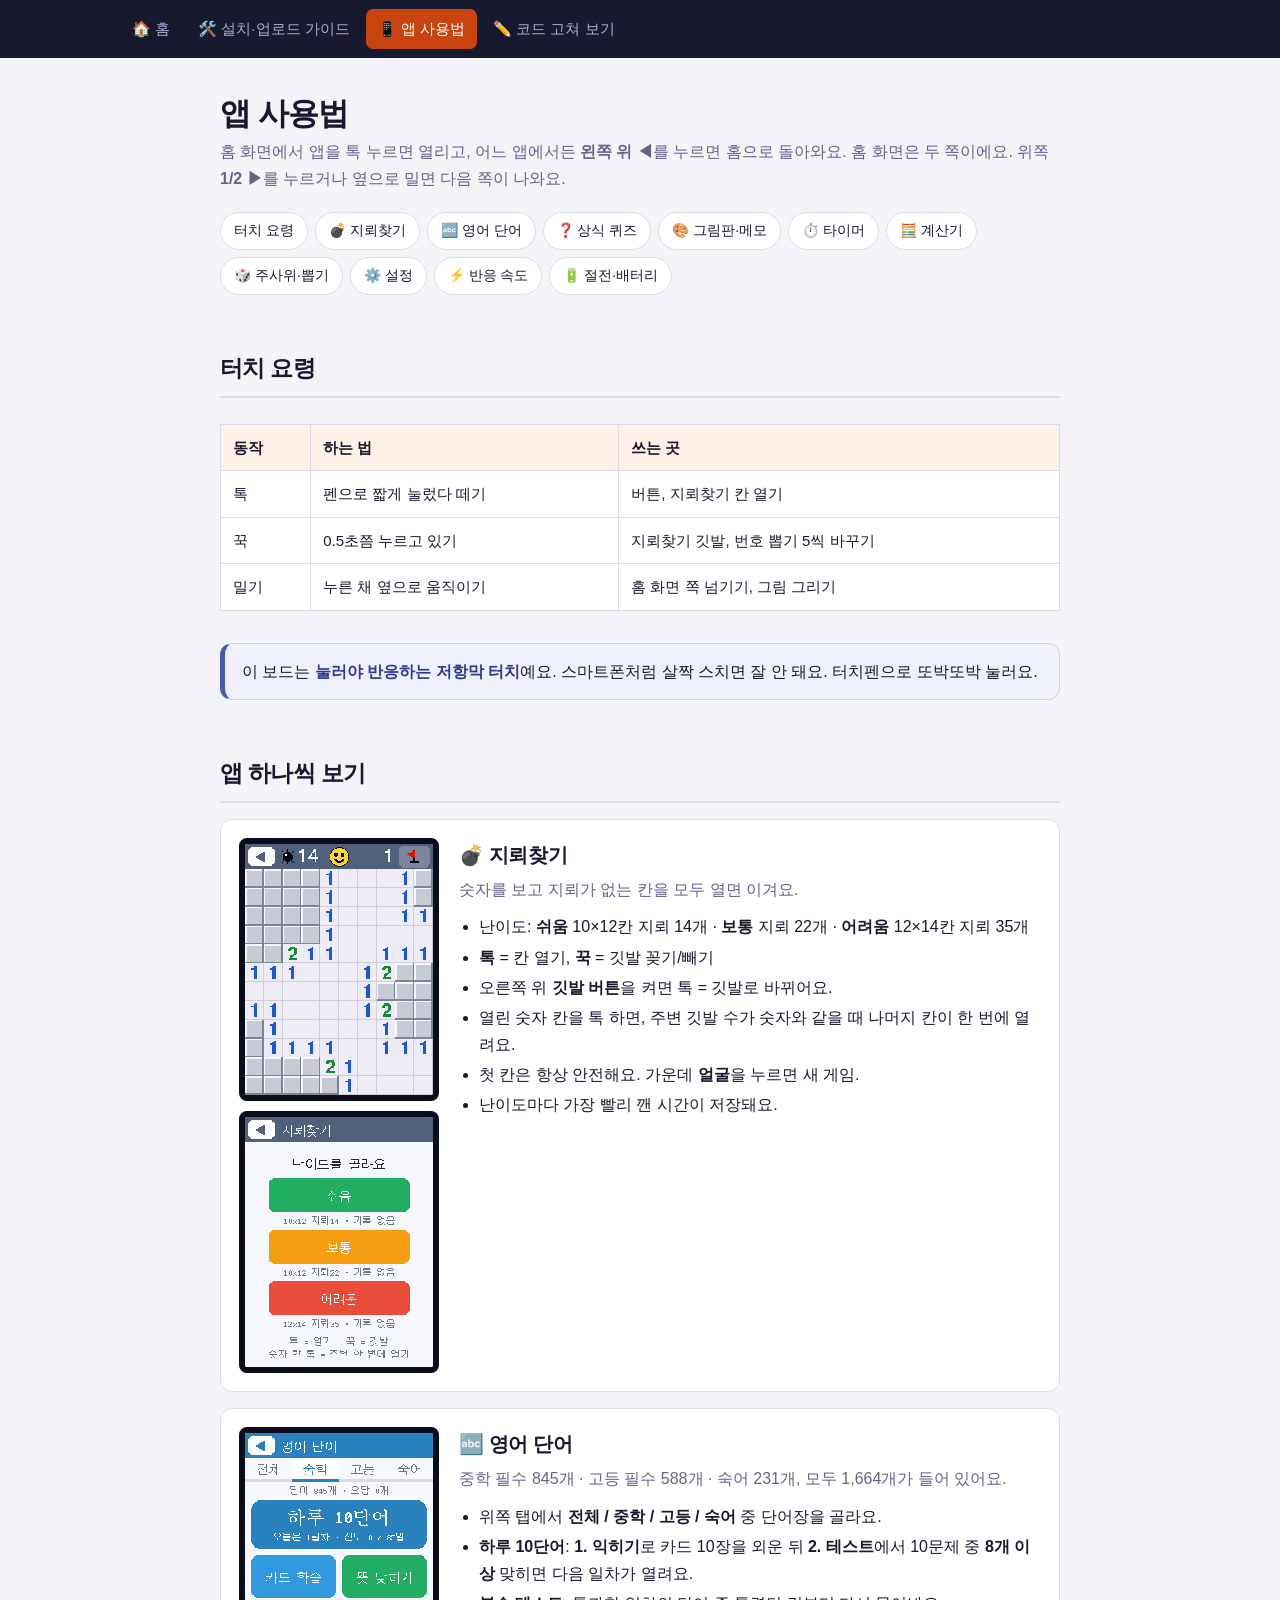
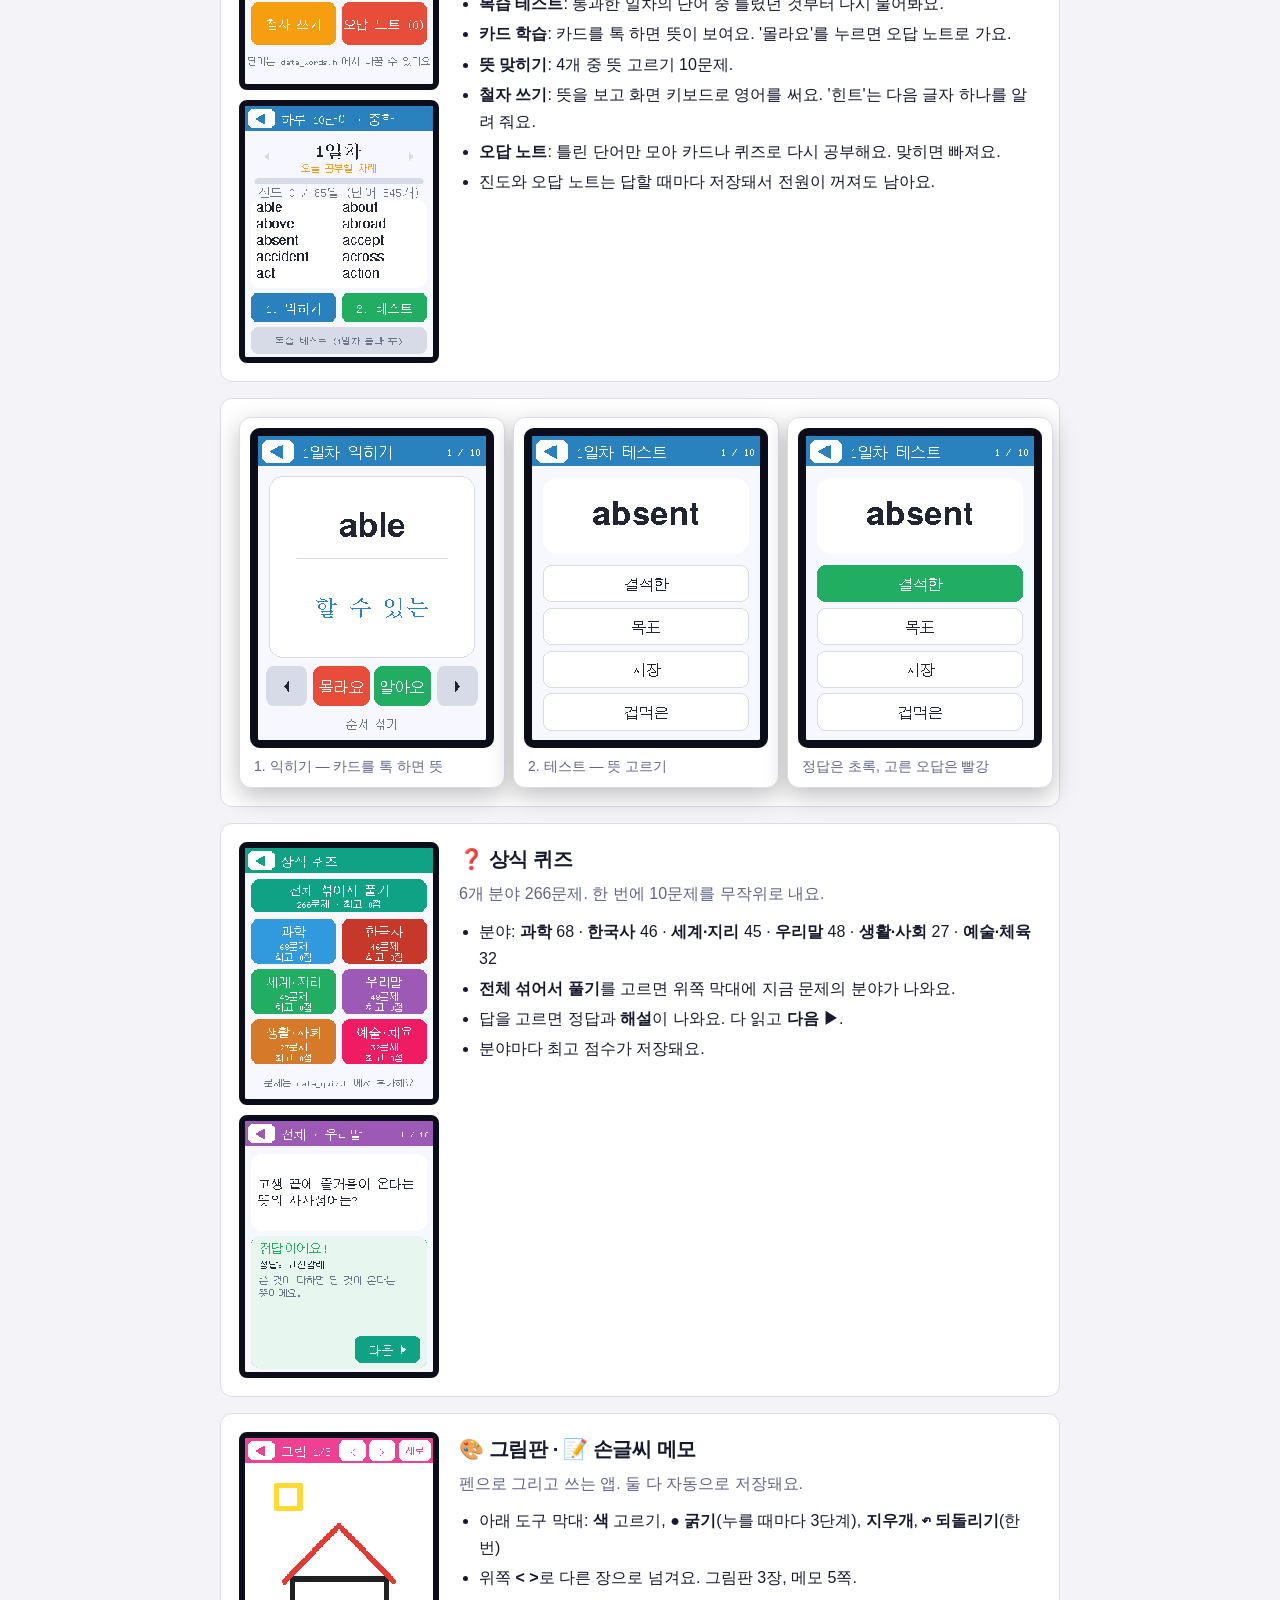
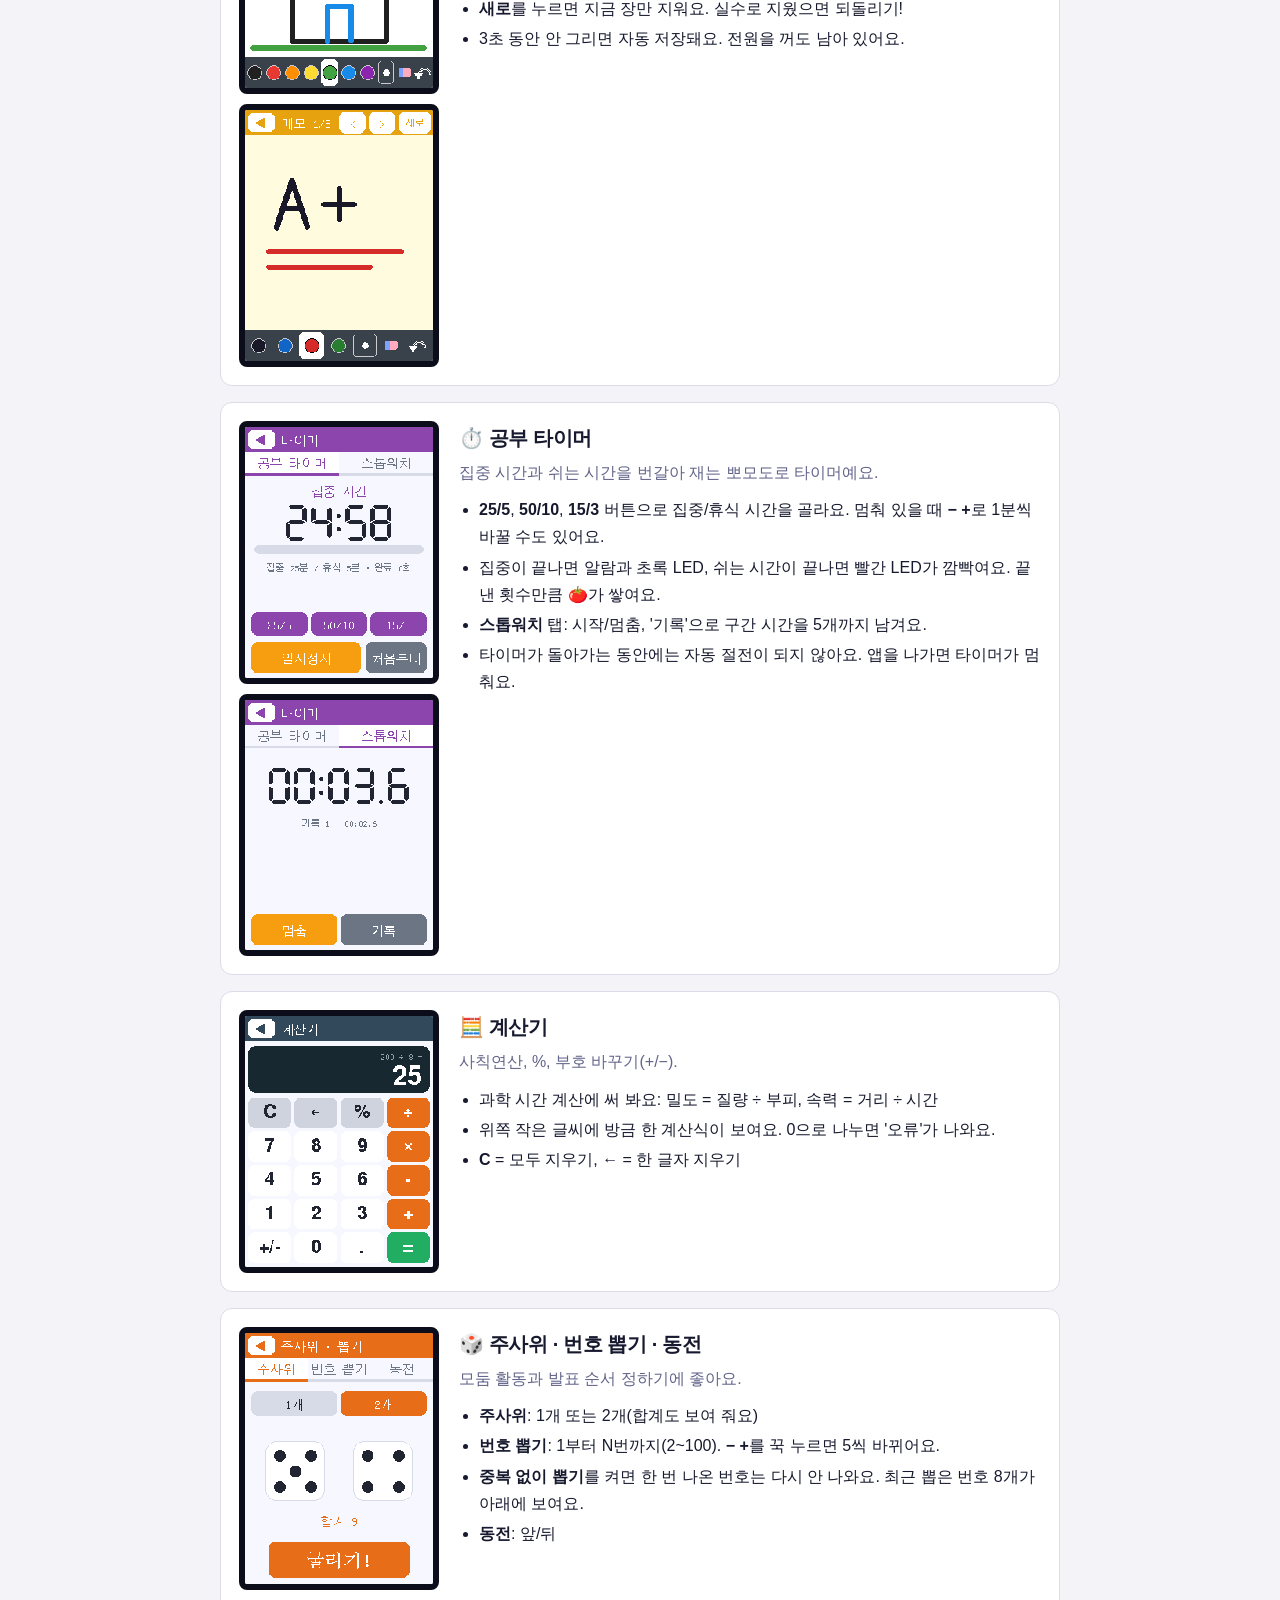
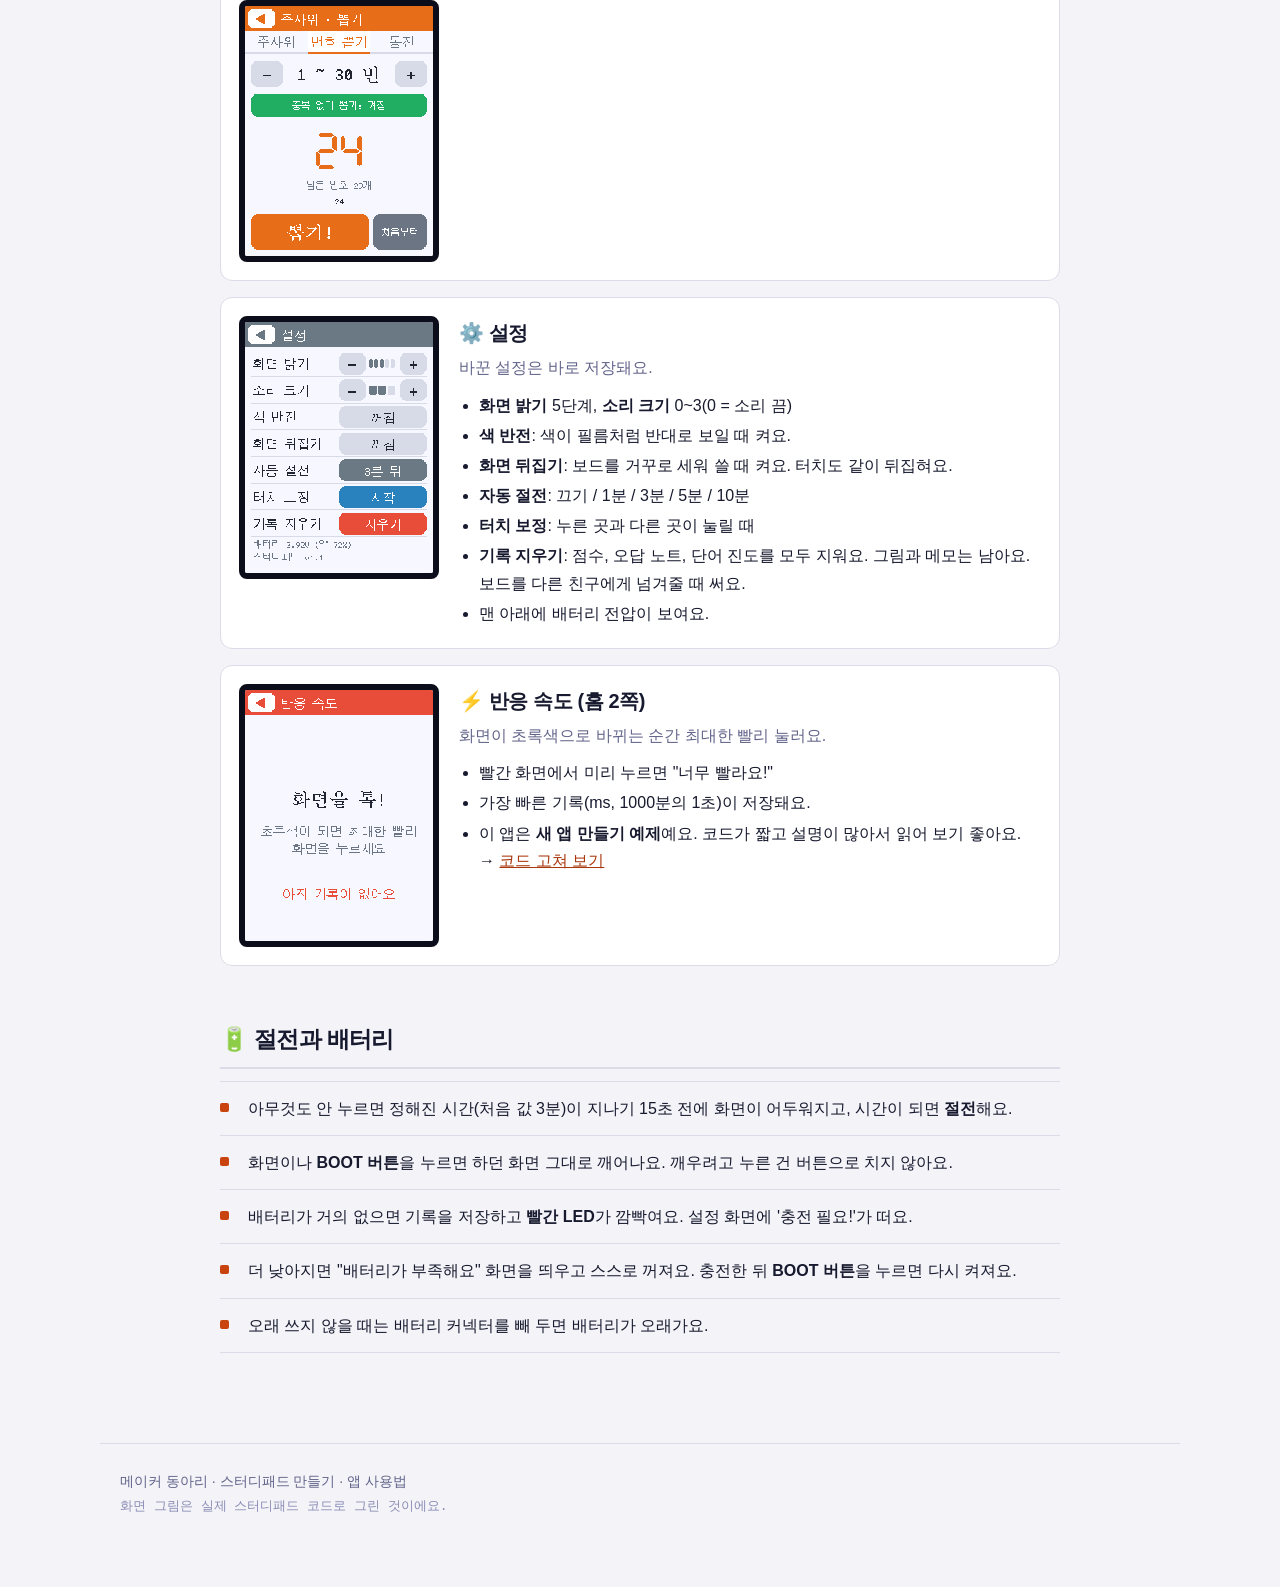
==== apps.html @ eddc9c9b "스터디패드 만들기 사이트 첫 배포 홈, 설치·업로드 가이드, 앱 사용법, 코드 고쳐 보기 페이지와 그림 42장, 보드 코드(downloads/StudyPad.zip)를 올립니다. " ====
<!DOCTYPE html>
<html lang="ko">
<head>
<meta charset="utf-8">
<meta name="viewport" content="width=device-width, initial-scale=1.0">
<meta name="theme-color" content="#171A2E">
<title>앱 사용법 · 스터디패드</title>
<link rel="stylesheet" href="style.css">
</head>
<body>
<nav><div class="in">
  <a href="index.html">🏠 홈</a>
  <a href="setup.html">🛠️ 설치·업로드 가이드</a>
  <a class="on" href="apps.html">📱 앱 사용법</a>
  <a href="mods.html">✏️ 코드 고쳐 보기</a>
</div></nav>

<main class="doc">
  <h1>앱 사용법</h1>
  <p class="lead">홈 화면에서 앱을 톡 누르면 열리고, 어느 앱에서든 <b>왼쪽 위 ◀</b>를 누르면 홈으로 돌아와요. 홈 화면은 두 쪽이에요. 위쪽 <b>1/2 ▶</b>를 누르거나 옆으로 밀면 다음 쪽이 나와요.</p>
  <div class="jump">
    <a href="#touch">터치 요령</a><a href="#mine">💣 지뢰찾기</a><a href="#words">🔤 영어 단어</a><a href="#quiz">❓ 상식 퀴즈</a><a href="#paint">🎨 그림판·메모</a>
    <a href="#timer">⏱️ 타이머</a><a href="#calc">🧮 계산기</a><a href="#random">🎲 주사위·뽑기</a><a href="#settings">⚙️ 설정</a><a href="#react">⚡ 반응 속도</a><a href="#power">🔋 절전·배터리</a>
  </div>

  <h2 id="touch">터치 요령</h2>
  <div class="tbl"><table>
    <thead><tr><th>동작</th><th>하는 법</th><th>쓰는 곳</th></tr></thead>
    <tbody>
      <tr><td>톡</td><td>펜으로 짧게 눌렀다 떼기</td><td>버튼, 지뢰찾기 칸 열기</td></tr>
      <tr><td>꾹</td><td>0.5초쯤 누르고 있기</td><td>지뢰찾기 깃발, 번호 뽑기 5씩 바꾸기</td></tr>
      <tr><td>밀기</td><td>누른 채 옆으로 움직이기</td><td>홈 화면 쪽 넘기기, 그림 그리기</td></tr>
    </tbody>
  </table></div>
  <div class="note"><p>이 보드는 <b>눌러야 반응하는 저항막 터치</b>예요. 스마트폰처럼 살짝 스치면 잘 안 돼요. 터치펜으로 또박또박 눌러요.</p></div>

  <h2 id="apps-list">앱 하나씩 보기</h2>

  <div class="app" id="mine">
    <div class="pics"><img src="shots/board_mine_play.png" alt="지뢰찾기 게임 중" loading="lazy"><img src="shots/board_mine_levels.png" alt="지뢰찾기 난이도 고르기" loading="lazy"></div>
    <div><h3>💣 지뢰찾기</h3><p class="one">숫자를 보고 지뢰가 없는 칸을 모두 열면 이겨요.</p>
      <ul>
        <li>난이도: <b>쉬움</b> 10×12칸 지뢰 14개 · <b>보통</b> 지뢰 22개 · <b>어려움</b> 12×14칸 지뢰 35개</li>
        <li><b>톡</b> = 칸 열기, <b>꾹</b> = 깃발 꽂기/빼기</li>
        <li>오른쪽 위 <b>깃발 버튼</b>을 켜면 톡 = 깃발로 바뀌어요.</li>
        <li>열린 숫자 칸을 톡 하면, 주변 깃발 수가 숫자와 같을 때 나머지 칸이 한 번에 열려요.</li>
        <li>첫 칸은 항상 안전해요. 가운데 <b>얼굴</b>을 누르면 새 게임.</li>
        <li>난이도마다 가장 빨리 깬 시간이 저장돼요.</li>
      </ul></div>
  </div>

  <div class="app" id="words">
    <div class="pics"><img src="shots/board_words.png" alt="영어 단어 첫 화면" loading="lazy"><img src="shots/board_daily.png" alt="하루 10단어" loading="lazy"></div>
    <div><h3>🔤 영어 단어</h3><p class="one">중학 필수 845개 · 고등 필수 588개 · 숙어 231개, 모두 1,664개가 들어 있어요.</p>
      <ul>
        <li>위쪽 탭에서 <b>전체 / 중학 / 고등 / 숙어</b> 중 단어장을 골라요.</li>
        <li><b>하루 10단어</b>: <b>1. 익히기</b>로 카드 10장을 외운 뒤 <b>2. 테스트</b>에서 10문제 중 <b>8개 이상</b> 맞히면 다음 일차가 열려요.</li>
        <li><b>복습 테스트</b>: 통과한 일차의 단어 중 틀렸던 것부터 다시 물어봐요.</li>
        <li><b>카드 학습</b>: 카드를 톡 하면 뜻이 보여요. '몰라요'를 누르면 오답 노트로 가요.</li>
        <li><b>뜻 맞히기</b>: 4개 중 뜻 고르기 10문제.</li>
        <li><b>철자 쓰기</b>: 뜻을 보고 화면 키보드로 영어를 써요. '힌트'는 다음 글자 하나를 알려 줘요.</li>
        <li><b>오답 노트</b>: 틀린 단어만 모아 카드나 퀴즈로 다시 공부해요. 맞히면 빠져요.</li>
        <li>진도와 오답 노트는 답할 때마다 저장돼서 전원이 꺼져도 남아요.</li>
      </ul></div>
  </div>

  <div class="app" id="words-flow" style="grid-template-columns:repeat(auto-fit,minmax(min(100%,150px),1fr))">
    <figure class="shot board" style="margin:0"><img src="shots/board_learn.png" alt="1일차 익히기 카드" loading="lazy"><figcaption>1. 익히기 — 카드를 톡 하면 뜻</figcaption></figure>
    <figure class="shot board" style="margin:0"><img src="shots/board_test.png" alt="1일차 테스트 문제" loading="lazy"><figcaption>2. 테스트 — 뜻 고르기</figcaption></figure>
    <figure class="shot board" style="margin:0"><img src="shots/board_test_answer.png" alt="정답 표시" loading="lazy"><figcaption>정답은 초록, 고른 오답은 빨강</figcaption></figure>
  </div>

  <div class="app" id="quiz">
    <div class="pics"><img src="shots/board_quiz.png" alt="상식 퀴즈 분야 고르기" loading="lazy"><img src="shots/board_quiz_ex.png" alt="퀴즈 해설" loading="lazy"></div>
    <div><h3>❓ 상식 퀴즈</h3><p class="one">6개 분야 266문제. 한 번에 10문제를 무작위로 내요.</p>
      <ul>
        <li>분야: <b>과학</b> 68 · <b>한국사</b> 46 · <b>세계·지리</b> 45 · <b>우리말</b> 48 · <b>생활·사회</b> 27 · <b>예술·체육</b> 32</li>
        <li><b>전체 섞어서 풀기</b>를 고르면 위쪽 막대에 지금 문제의 분야가 나와요.</li>
        <li>답을 고르면 정답과 <b>해설</b>이 나와요. 다 읽고 <b>다음 ▶</b>.</li>
        <li>분야마다 최고 점수가 저장돼요.</li>
      </ul></div>
  </div>

  <div class="app" id="paint">
    <div class="pics"><img src="shots/board_paint.png" alt="그림판" loading="lazy"><img src="shots/board_memo.png" alt="손글씨 메모" loading="lazy"></div>
    <div><h3>🎨 그림판 · 📝 손글씨 메모</h3><p class="one">펜으로 그리고 쓰는 앱. 둘 다 자동으로 저장돼요.</p>
      <ul>
        <li>아래 도구 막대: <b>색</b> 고르기, <b>● 굵기</b>(누를 때마다 3단계), <b>지우개</b>, <b>↶ 되돌리기</b>(한 번)</li>
        <li>위쪽 <b>&lt; &gt;</b>로 다른 장으로 넘겨요. 그림판 3장, 메모 5쪽.</li>
        <li><b>새로</b>를 누르면 지금 장만 지워요. 실수로 지웠으면 되돌리기!</li>
        <li>3초 동안 안 그리면 자동 저장돼요. 전원을 꺼도 남아 있어요.</li>
      </ul></div>
  </div>

  <div class="app" id="timer">
    <div class="pics"><img src="shots/board_timer.png" alt="공부 타이머" loading="lazy"><img src="shots/board_stopwatch.png" alt="스톱워치" loading="lazy"></div>
    <div><h3>⏱️ 공부 타이머</h3><p class="one">집중 시간과 쉬는 시간을 번갈아 재는 뽀모도로 타이머예요.</p>
      <ul>
        <li><b>25/5</b>, <b>50/10</b>, <b>15/3</b> 버튼으로 집중/휴식 시간을 골라요. 멈춰 있을 때 <b>− +</b>로 1분씩 바꿀 수도 있어요.</li>
        <li>집중이 끝나면 알람과 초록 LED, 쉬는 시간이 끝나면 빨간 LED가 깜빡여요. 끝낸 횟수만큼 🍅가 쌓여요.</li>
        <li><b>스톱워치</b> 탭: 시작/멈춤, '기록'으로 구간 시간을 5개까지 남겨요.</li>
        <li>타이머가 돌아가는 동안에는 자동 절전이 되지 않아요. 앱을 나가면 타이머가 멈춰요.</li>
      </ul></div>
  </div>

  <div class="app" id="calc">
    <div class="pics"><img src="shots/board_calc.png" alt="계산기" loading="lazy"></div>
    <div><h3>🧮 계산기</h3><p class="one">사칙연산, %, 부호 바꾸기(+/−).</p>
      <ul>
        <li>과학 시간 계산에 써 봐요: 밀도 = 질량 ÷ 부피, 속력 = 거리 ÷ 시간</li>
        <li>위쪽 작은 글씨에 방금 한 계산식이 보여요. 0으로 나누면 '오류'가 나와요.</li>
        <li><b>C</b> = 모두 지우기, <b>←</b> = 한 글자 지우기</li>
      </ul></div>
  </div>

  <div class="app" id="random">
    <div class="pics"><img src="shots/board_dice.png" alt="주사위" loading="lazy"><img src="shots/board_pick.png" alt="번호 뽑기" loading="lazy"></div>
    <div><h3>🎲 주사위 · 번호 뽑기 · 동전</h3><p class="one">모둠 활동과 발표 순서 정하기에 좋아요.</p>
      <ul>
        <li><b>주사위</b>: 1개 또는 2개(합계도 보여 줘요)</li>
        <li><b>번호 뽑기</b>: 1부터 N번까지(2~100). <b>− +</b>를 꾹 누르면 5씩 바뀌어요.</li>
        <li><b>중복 없이 뽑기</b>를 켜면 한 번 나온 번호는 다시 안 나와요. 최근 뽑은 번호 8개가 아래에 보여요.</li>
        <li><b>동전</b>: 앞/뒤</li>
      </ul></div>
  </div>

  <div class="app" id="settings">
    <div class="pics"><img src="shots/board_settings.png" alt="설정" loading="lazy"></div>
    <div><h3>⚙️ 설정</h3><p class="one">바꾼 설정은 바로 저장돼요.</p>
      <ul>
        <li><b>화면 밝기</b> 5단계, <b>소리 크기</b> 0~3(0 = 소리 끔)</li>
        <li><b>색 반전</b>: 색이 필름처럼 반대로 보일 때 켜요.</li>
        <li><b>화면 뒤집기</b>: 보드를 거꾸로 세워 쓸 때 켜요. 터치도 같이 뒤집혀요.</li>
        <li><b>자동 절전</b>: 끄기 / 1분 / 3분 / 5분 / 10분</li>
        <li><b>터치 보정</b>: 누른 곳과 다른 곳이 눌릴 때</li>
        <li><b>기록 지우기</b>: 점수, 오답 노트, 단어 진도를 모두 지워요. 그림과 메모는 남아요. 보드를 다른 친구에게 넘겨줄 때 써요.</li>
        <li>맨 아래에 배터리 전압이 보여요.</li>
      </ul></div>
  </div>

  <div class="app" id="react">
    <div class="pics"><img src="shots/board_react.png" alt="반응 속도" loading="lazy"></div>
    <div><h3>⚡ 반응 속도 (홈 2쪽)</h3><p class="one">화면이 초록색으로 바뀌는 순간 최대한 빨리 눌러요.</p>
      <ul>
        <li>빨간 화면에서 미리 누르면 "너무 빨라요!"</li>
        <li>가장 빠른 기록(ms, 1000분의 1초)이 저장돼요.</li>
        <li>이 앱은 <b>새 앱 만들기 예제</b>예요. 코드가 짧고 설명이 많아서 읽어 보기 좋아요. → <a href="mods.html#m5">코드 고쳐 보기</a></li>
      </ul></div>
  </div>

  <h2 id="power">🔋 절전과 배터리</h2>
  <ul class="rules">
    <li>아무것도 안 누르면 정해진 시간(처음 값 3분)이 지나기 15초 전에 화면이 어두워지고, 시간이 되면 <b>절전</b>해요.</li>
    <li>화면이나 <b>BOOT 버튼</b>을 누르면 하던 화면 그대로 깨어나요. 깨우려고 누른 건 버튼으로 치지 않아요.</li>
    <li>배터리가 거의 없으면 기록을 저장하고 <b>빨간 LED</b>가 깜빡여요. 설정 화면에 '충전 필요!'가 떠요.</li>
    <li>더 낮아지면 "배터리가 부족해요" 화면을 띄우고 스스로 꺼져요. 충전한 뒤 <b>BOOT 버튼</b>을 누르면 다시 켜져요.</li>
    <li>오래 쓰지 않을 때는 배터리 커넥터를 빼 두면 배터리가 오래가요.</li>
  </ul>
</main>

<footer>
  메이커 동아리 · 스터디패드 만들기 · 앱 사용법<br>
  <span class="url">화면 그림은 실제 스터디패드 코드로 그린 것이에요.</span>
</footer>
</body>
</html>
---- style.css ----
/* 스터디패드 만들기 — 메이커 동아리용 사이트
   레이아웃: 어두운 상단 메뉴 + 어두운 첫 화면, 아래는 밝은 종이색 본문 (교탁 도우미 사이트와 같은 계열) */
:root {
  --ink: #171A2E;
  --ink-2: #232846;
  --paper: #F3F3F8;
  --white: #fff;
  --accent: #C8430E;
  --accent-dim: #A8370B;
  --accent-soft: #FFF0E8;
  --spark: #FFD400;
  --line: #DCDCE8;
  --muted: #62648A;
  --dim: #A8ABD0;
  --ok: #1E8A4C;
  --ok-soft: #E8F6EE;
  --warn: #9A5B00;
  --warn-soft: #FFF6E5;
  --bad: #C62828;
  --mono: ui-monospace, Consolas, "D2Coding", Menlo, monospace;
  --body: -apple-system, "Malgun Gothic", "Apple SD Gothic Neo", "Noto Sans KR", sans-serif;
}
* { box-sizing: border-box; }
html { color-scheme: light; }
body { margin: 0; background: var(--paper); color: var(--ink); line-height: 1.7; font-size: 16px; font-family: var(--body); }
a { color: var(--accent-dim); }
img { max-width: 100%; }

/* 상단 메뉴 */
nav { background: var(--ink); position: sticky; top: 0; z-index: 30; }
nav .in { max-width: 1080px; margin: 0 auto; padding: 9px 20px; display: flex; flex-wrap: wrap; gap: 4px; }
nav a { color: var(--dim); text-decoration: none; padding: 7px 12px; border-radius: 7px; font-size: 15px; }
nav a:hover { background: #2B3053; color: #fff; }
nav a.on { background: var(--accent); color: #fff; }

/* 첫 화면 */
.hero { background: var(--ink); color: #fff; padding: 46px 20px 60px; }
.hero .in { max-width: 1080px; margin: 0 auto; display: grid; gap: 40px; grid-template-columns: minmax(0, 1fr) minmax(0, 400px); align-items: center; }
.hero h1 { font-size: clamp(30px, 4.6vw, 50px); line-height: 1.16; margin: 0 0 16px; letter-spacing: -0.04em; font-weight: 700; text-wrap: balance; }
.hero .say { font-size: clamp(17px, 2vw, 21px); color: var(--dim); margin: 0 0 26px; line-height: 1.55; max-width: 24em; }
.hero .say b { color: var(--spark); font-weight: 700; }
.badges { display: flex; flex-wrap: wrap; gap: 7px; }
.badges span { border: 1px solid #39406B; color: #C3C6E6; border-radius: 5px; padding: 5px 11px; font-size: 13.5px; }
.linkbox { margin-top: 30px; padding: 20px 24px; border: 1px solid #39406B; border-radius: 12px; background: #1C2142; max-width: 560px; }
.linkbox .cap { display: block; font-size: 15px; color: var(--dim); margin-bottom: 12px; }
.dl { display: inline-flex; align-items: center; gap: 10px; background: var(--spark); color: var(--ink); text-decoration: none; font-weight: 700; font-size: 20px; padding: 12px 22px; border-radius: 10px; }
.dl:hover { background: #FFE14D; }
.dl small { font-weight: 400; font-size: 13.5px; color: #4A4D6A; }
.linkbox .how { display: block; margin-top: 12px; font-size: 14.5px; color: #C3C6E6; line-height: 1.6; }
.linkbox .how b { color: #fff; }

.screen { border: 1px solid var(--line); border-radius: 10px; background: var(--white); overflow: hidden; }
.screen .chrome { background: var(--ink); color: var(--dim); display: flex; align-items: center; gap: 7px; padding: 8px 13px; font-family: var(--mono); font-size: 12.5px; }
.screen .chrome i { width: 8px; height: 8px; border-radius: 50%; background: #464C78; display: block; flex: 0 0 auto; }
.screen .chrome i:first-child { background: var(--spark); }
.hero .screen { border-color: #39406B; box-shadow: rgba(0, 0, 0, 0.35) 0 18px 50px; }
.demo { padding: 18px 16px 16px; }
.board { background: #0B0D1A; border-radius: 16px; padding: 10px 10px 24px; width: max-content; margin: 0 auto 14px; box-shadow: rgba(0, 0, 0, 0.25) 0 8px 24px; }
.board img { display: block; width: 240px; height: 320px; image-rendering: pixelated; border-radius: 3px; }
.chips { display: flex; flex-wrap: wrap; gap: 6px; justify-content: center; }
.chips button { border: 1px solid var(--line); background: #FAFAFD; border-radius: 999px; padding: 5px 12px; font: inherit; font-size: 13.5px; cursor: pointer; color: var(--ink); }
.chips button[aria-pressed="true"] { background: var(--accent); border-color: var(--accent); color: #fff; }
.hero figcaption { color: #7A7FB4; font-size: 13px; margin-top: 10px; text-align: right; }

/* 본문 */
main { max-width: 1080px; margin: 0 auto; padding: 0 20px 90px; }
main.doc { max-width: 880px; padding-top: 26px; }
section { padding-top: 52px; }
h2 { font-size: 25px; margin: 0 0 6px; letter-spacing: -0.03em; font-weight: 700; text-wrap: balance; }
.lede { color: var(--muted); margin: 0 0 22px; font-size: 15.5px; }

.pages { display: grid; grid-template-columns: repeat(auto-fit, minmax(min(100%, 225px), 1fr)); gap: 16px; }
.pages a { text-decoration: none; color: inherit; display: block; }
.pages .screen { height: 100%; display: flex; flex-direction: column; transition: border-color 0.15s; }
.pages a:hover .screen { border-color: var(--accent); }
.pages a:hover .chrome { background: var(--accent); color: #fff; }
.pages .pad { padding: 17px 18px 19px; flex: 1; }
.pages .em { font-size: 26px; line-height: 1.2; display: block; margin-bottom: 6px; }
.pages b { font-size: 17.5px; display: block; letter-spacing: -0.02em; }
.pages p { margin: 4px 0 0; color: var(--muted); font-size: 14.5px; line-height: 1.55; }

.flow { display: grid; grid-template-columns: repeat(auto-fit, minmax(min(100%, 190px), 1fr)); gap: 12px; }
.flow a { text-decoration: none; color: inherit; background: var(--white); border: 1px solid var(--line); border-radius: 10px; padding: 16px 17px; display: block; }
.flow a:hover { border-color: var(--accent); }
.flow .sn { display: inline-flex; align-items: center; justify-content: center; width: 26px; height: 26px; border-radius: 5px; background: var(--ink); color: var(--paper); font-weight: 700; font-size: 14px; margin-bottom: 8px; font-variant-numeric: tabular-nums; }
.flow a:last-child .sn { background: var(--spark); color: var(--ink); }
.flow b { display: block; font-size: 16.5px; letter-spacing: -0.02em; }
.flow span { color: var(--muted); font-size: 14px; display: block; margin-top: 2px; }

.gallery { display: grid; grid-template-columns: repeat(auto-fill, minmax(min(100%, 190px), 1fr)); gap: 16px; }
.gallery figure { margin: 0; background: var(--white); border: 1px solid var(--line); border-radius: 10px; padding: 12px; }
.gallery img { display: block; width: 100%; max-width: 240px; margin: 0 auto; image-rendering: pixelated; border-radius: 6px; border: 6px solid #0B0D1A; }
.gallery figcaption { margin-top: 8px; font-size: 14px; color: var(--muted); line-height: 1.5; }
.gallery figcaption b { color: var(--ink); display: block; font-size: 15.5px; }

.rules { list-style: none; margin: 0; padding: 0; border-top: 1px solid var(--line); }
.rules li { border-bottom: 1px solid var(--line); padding: 13px 0 13px 28px; position: relative; font-size: 16px; }
.rules li::before { content: ""; position: absolute; left: 0; top: 1.32em; width: 9px; height: 9px; background: var(--accent); border-radius: 2px; }

/* 가이드 문서 */
.doc h1 { font-size: 31px; margin: 10px 0 4px; line-height: 1.3; letter-spacing: -0.03em; }
.doc .lead { color: var(--muted); margin: 0 0 20px; }
.doc h2 { font-size: 23px; margin: 54px 0 12px; padding-bottom: 8px; border-bottom: 2px solid var(--line); display: flex; align-items: center; gap: 10px; scroll-margin-top: 70px; }
.doc h2 .no { background: var(--accent); color: #fff; font-size: 15px; border-radius: 8px; padding: 2px 10px; flex: 0 0 auto; font-variant-numeric: tabular-nums; }
.doc h2 .done { margin-left: auto; font-size: 14px; font-weight: 400; color: var(--muted); display: flex; align-items: center; gap: 6px; cursor: pointer; white-space: nowrap; }
.doc h2 .done input { width: 18px; height: 18px; accent-color: var(--ok); }
.doc h2.ok .no { background: var(--ok); }
.doc h3 { font-size: 17.5px; margin: 26px 0 6px; scroll-margin-top: 70px; }
.jump { display: flex; flex-wrap: wrap; gap: 7px; margin-bottom: 10px; }
.jump a { background: #fff; border: 1px solid var(--line); border-radius: 999px; padding: 6px 13px; text-decoration: none; color: var(--ink); font-size: 14px; }
.jump a:hover { border-color: var(--accent); color: var(--accent-dim); }
.jump a.ok { background: var(--ok-soft); border-color: #9FD3B4; }
.progress { background: var(--white); border: 1px solid var(--line); border-radius: 10px; padding: 12px 16px; margin: 16px 0 6px; display: flex; align-items: center; gap: 14px; font-size: 14.5px; }
.progress .bar { flex: 1; height: 10px; background: var(--line); border-radius: 5px; overflow: hidden; }
.progress .bar i { display: block; height: 100%; width: 0; background: var(--ok); transition: width .3s; }
.progress b { font-variant-numeric: tabular-nums; }

ol.do { padding-left: 0; list-style: none; counter-reset: d; margin: 12px 0; }
ol.do > li { counter-increment: d; position: relative; padding: 8px 0 8px 40px; border-bottom: 1px dashed var(--line); }
ol.do > li:last-child { border-bottom: 0; }
ol.do > li::before { content: counter(d); position: absolute; left: 0; top: 9px; width: 26px; height: 26px; border-radius: 50%; background: #E5322D; color: #fff; font-weight: 700; font-size: 14px; display: flex; align-items: center; justify-content: center; }
.key { display: inline-block; border: 1px solid #B9BCD0; border-bottom-width: 3px; border-radius: 6px; padding: 0 7px; font-size: 14px; background: #fff; font-family: var(--body); line-height: 1.6; }
.ui { background: #E7F3F3; color: #005C5F; border-radius: 5px; padding: 1px 7px; font-weight: 700; white-space: nowrap; }

figure.shot { margin: 14px 0 18px; background: var(--white); border: 1px solid var(--line); border-radius: 12px; padding: 10px; }
figure.shot img { display: block; width: 100%; border-radius: 6px; }
figure.shot figcaption { font-size: 14px; color: var(--muted); padding: 8px 4px 0; line-height: 1.55; }
figure.shot.small { max-width: 420px; }
figure.shot.board { max-width: 300px; }
figure.shot.board img { image-rendering: pixelated; border: 8px solid #0B0D1A; border-radius: 10px; }
.duo { display: grid; grid-template-columns: repeat(auto-fit, minmax(min(100%, 240px), 1fr)); gap: 14px; align-items: start; }
.duo figure.shot { margin: 0; }

.note, .warn, .good { border-radius: 12px; padding: 14px 17px; margin: 18px 0; }
.note { background: #EEF0FB; border: 1px solid #CDD2F2; border-left: 5px solid #4B57B8; }
.note b { color: #2E3990; }
.warn { background: var(--warn-soft); border: 1px solid #F0C391; border-left: 5px solid var(--warn); color: #5F4110; }
.warn b { color: var(--warn); }
.good { background: var(--ok-soft); border: 1px solid #A9DBBF; border-left: 5px solid var(--ok); color: #164B2D; }
.good b { color: var(--ok); }
.note p, .warn p, .good p { margin: 0 0 6px; }
.note p:last-child, .warn p:last-child, .good p:last-child { margin: 0; }
.warn ul, .note ul, .good ul { margin: 6px 0 0; padding-left: 22px; }

table { width: 100%; border-collapse: collapse; margin: 14px 0; background: #fff; font-size: 15px; }
th, td { border: 1px solid var(--line); padding: 10px 12px; text-align: left; vertical-align: top; }
th { background: var(--accent-soft); white-space: nowrap; }
td .ui { white-space: normal; }
.tbl { overflow-x: auto; }

code { background: #EFEDFB; padding: 1px 6px; border-radius: 5px; font-size: 14.5px; font-family: var(--mono); word-break: break-all; }
pre.snip { background: #11142B; color: #DCD9F6; border-radius: 10px; padding: 12px 15px; overflow: auto; font-size: 13.5px; line-height: 1.6; font-family: var(--mono); margin: 10px 0; }
pre.snip .c { color: #8A8DB4; }
pre.snip .s { color: #FFD400; }
pre.snip .add { background: #1E4D33; display: inline-block; width: 100%; }
pre.snip .del { background: #5A1E28; display: inline-block; width: 100%; text-decoration: line-through; color: #E8B4BC; }

.faq { background: #fff; border: 1px solid var(--line); border-radius: 10px; padding: 4px 20px 16px; margin: 14px 0; }
.faq h3 { display: flex; gap: 9px; align-items: baseline; flex-wrap: wrap; }
.faq h3 em { font-style: normal; color: var(--bad); font-size: 13.5px; font-weight: 400; white-space: nowrap; border: 1px solid #F1B7B7; border-radius: 4px; padding: 0 6px; }
.faq dl { margin: 0; display: grid; grid-template-columns: auto 1fr; gap: 4px 14px; font-size: 15.5px; }
.faq dt { color: var(--muted); white-space: nowrap; }
.faq dd { margin: 0; }
.faq dd b { color: var(--accent-dim); }

.app { background: #fff; border: 1px solid var(--line); border-radius: 12px; padding: 18px; margin: 16px 0; display: grid; grid-template-columns: 200px minmax(0, 1fr); gap: 20px; align-items: start; scroll-margin-top: 70px; }
.app .pics { display: flex; flex-direction: column; gap: 10px; }
.app .pics img { width: 100%; image-rendering: pixelated; border: 6px solid #0B0D1A; border-radius: 8px; display: block; }
.app h3 { margin: 0 0 4px; font-size: 20px; letter-spacing: -0.02em; }
.app .one { color: var(--muted); margin: 0 0 10px; }
.app ul { margin: 0; padding-left: 20px; }
.app li { margin: 3px 0; }

footer { max-width: 1080px; margin: 0 auto; padding: 26px 20px 70px; color: var(--muted); font-size: 14px; border-top: 1px solid var(--line); }
footer .url { font-family: var(--mono); font-size: 13px; color: #8A8DB4; }

:focus-visible { outline: 3px solid var(--accent); outline-offset: 2px; }
nav :focus-visible, .hero :focus-visible { outline-color: var(--spark); }
@media (prefers-reduced-motion: reduce) { * { transition: none !important; animation: none !important; } }
@media (max-width: 860px) {
  .hero .in { grid-template-columns: 1fr; gap: 28px; }
  .hero figcaption { text-align: left; }
}
@media (max-width: 600px) {
  main { padding: 0 14px 70px; }
  main.doc { padding-top: 18px; }
  .hero { padding: 32px 14px 42px; }
  nav .in { padding: 8px 14px; }
  .doc h1 { font-size: 25px; }
  .doc h2 { flex-wrap: wrap; }
  .doc h2 .done { margin-left: 0; width: 100%; }
  .app { grid-template-columns: 1fr; }
  .app .pics { flex-direction: row; }
  .app .pics img { width: 50%; }
  .faq dl { grid-template-columns: 1fr; gap: 2px; }
  .faq dt { margin-top: 7px; font-size: 13.5px; }
}
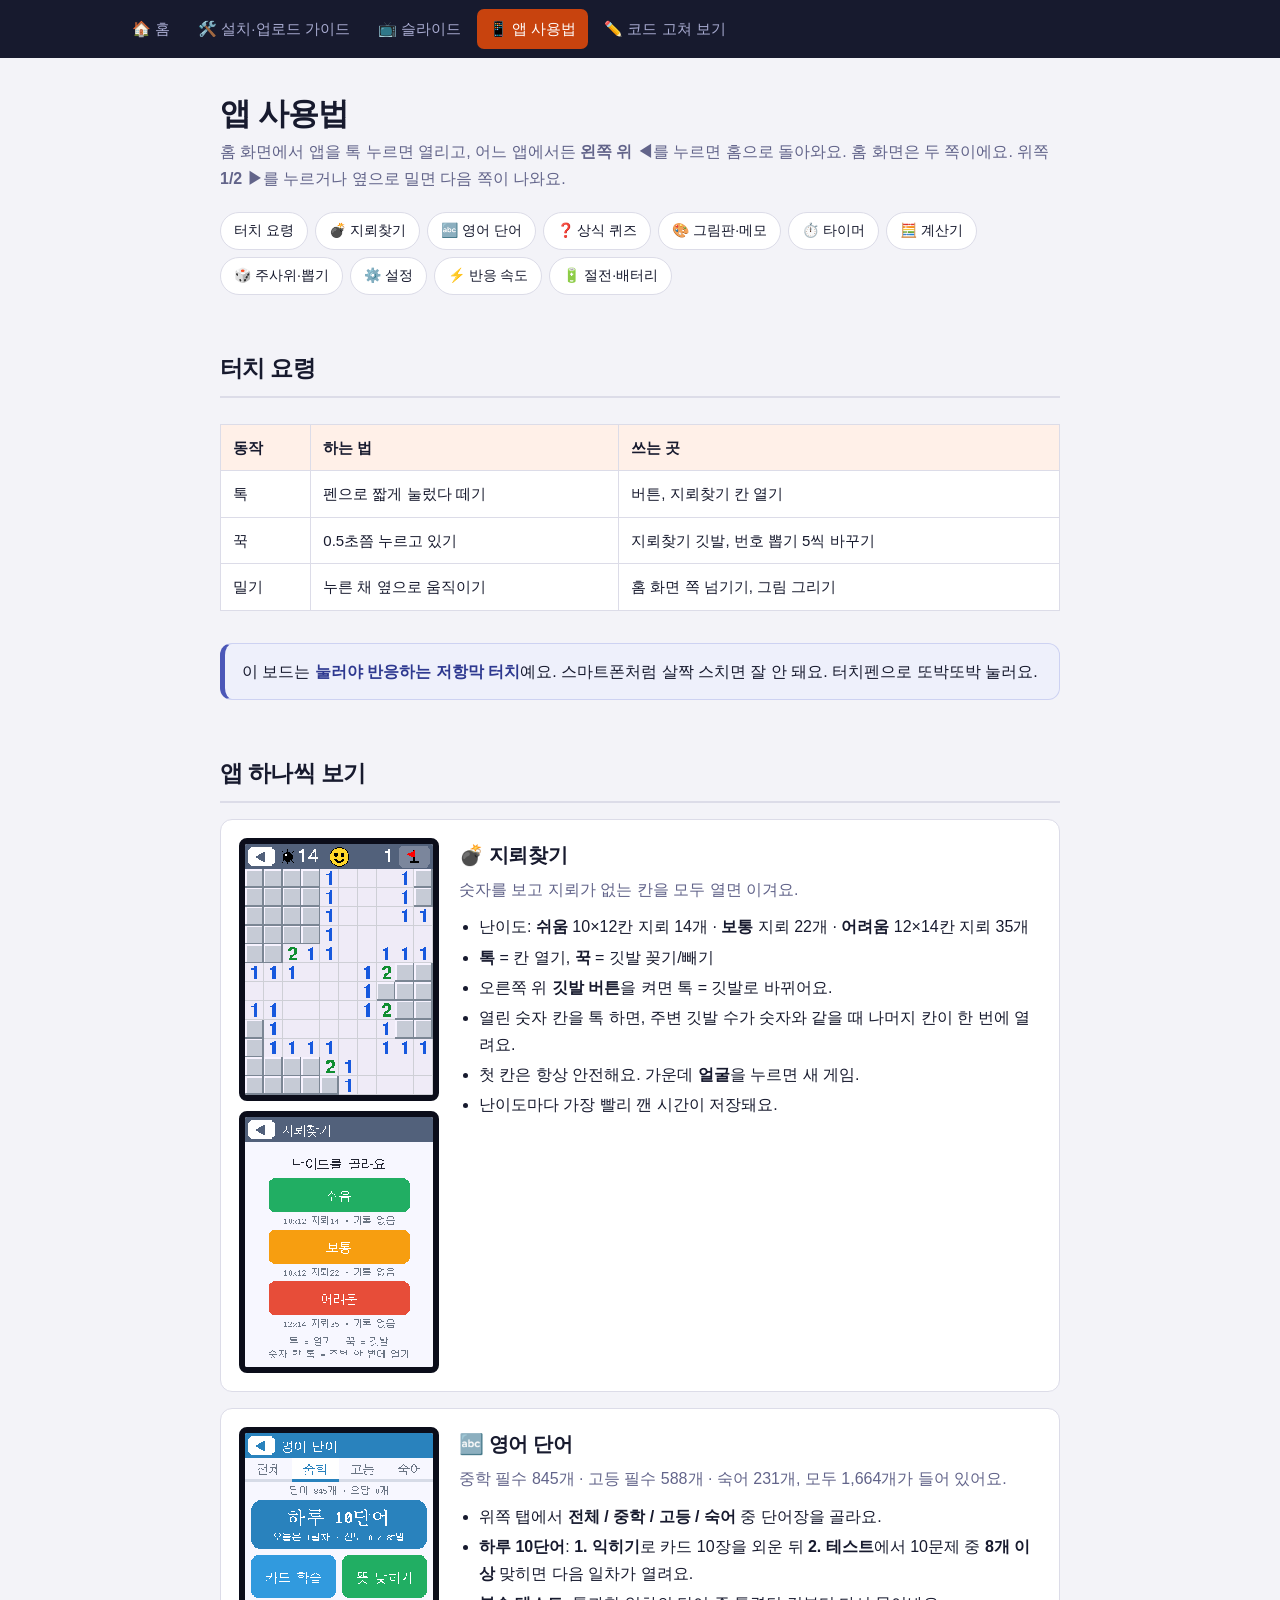
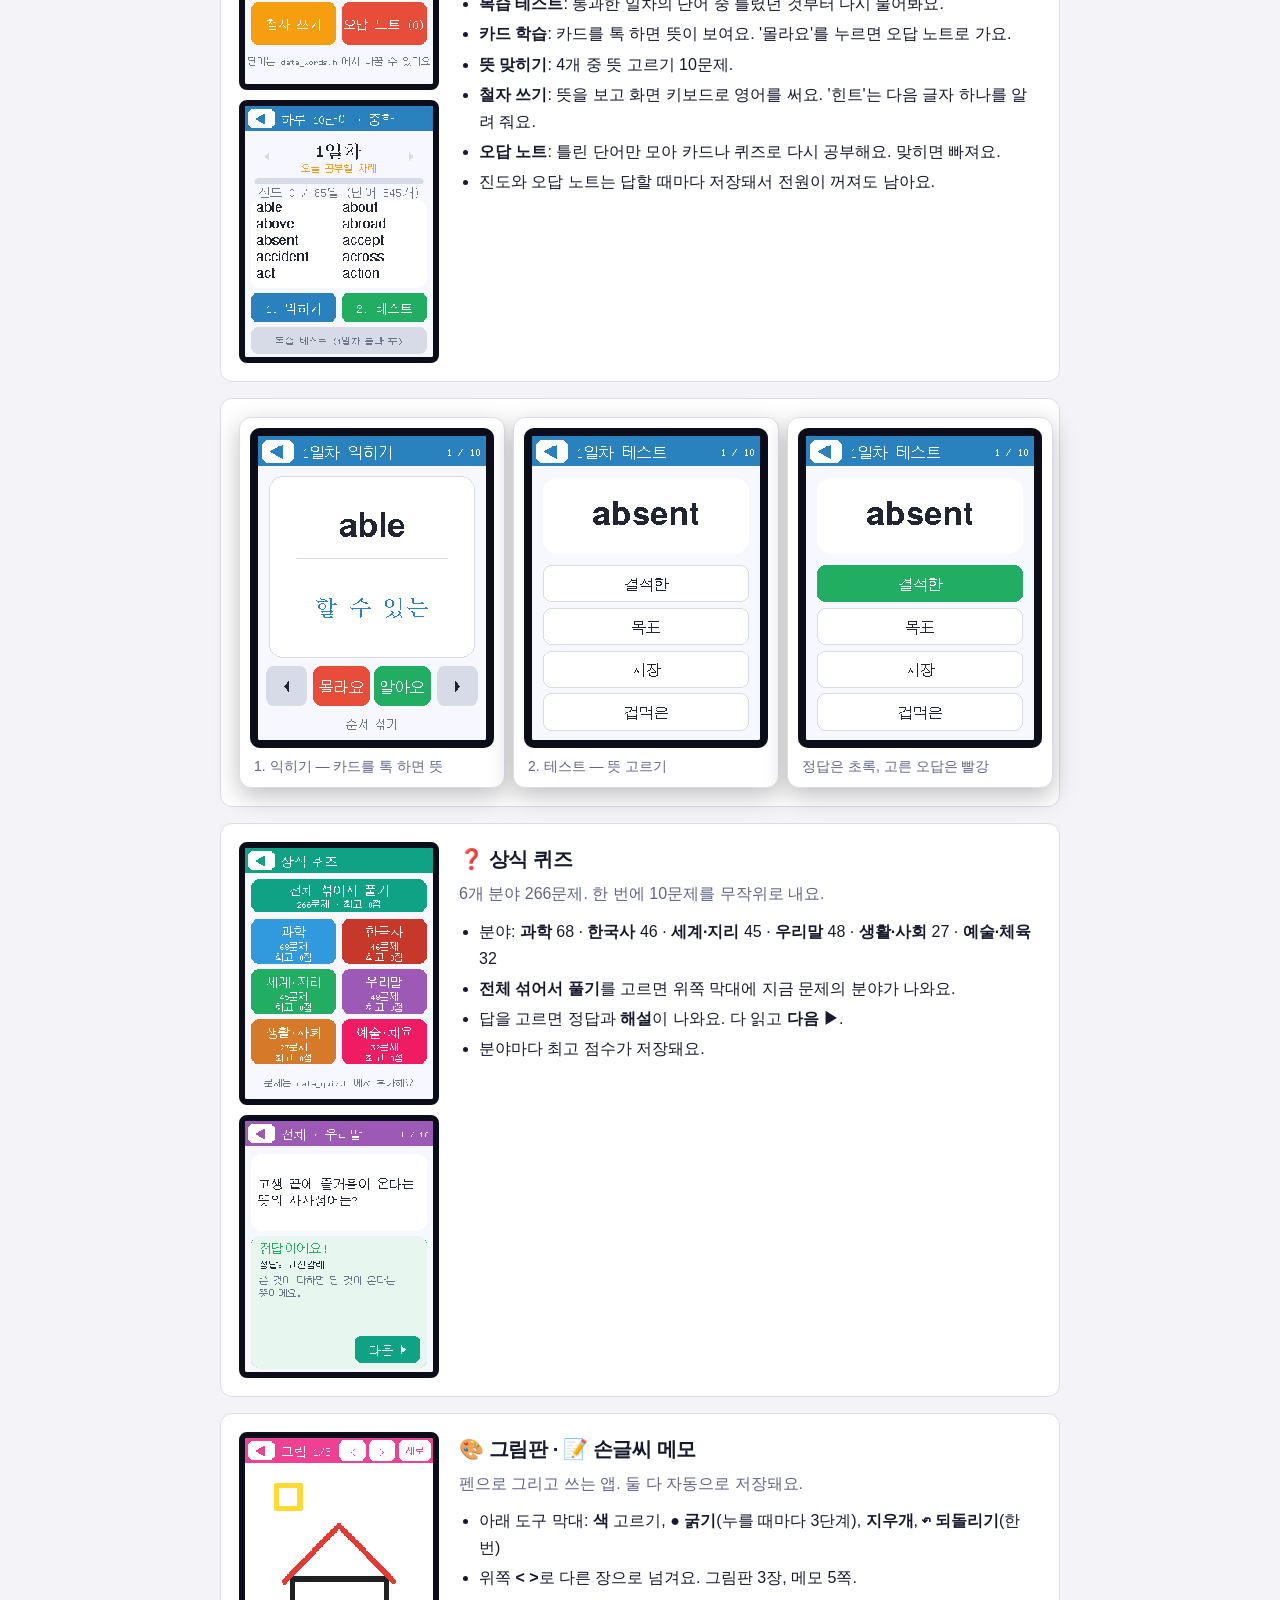
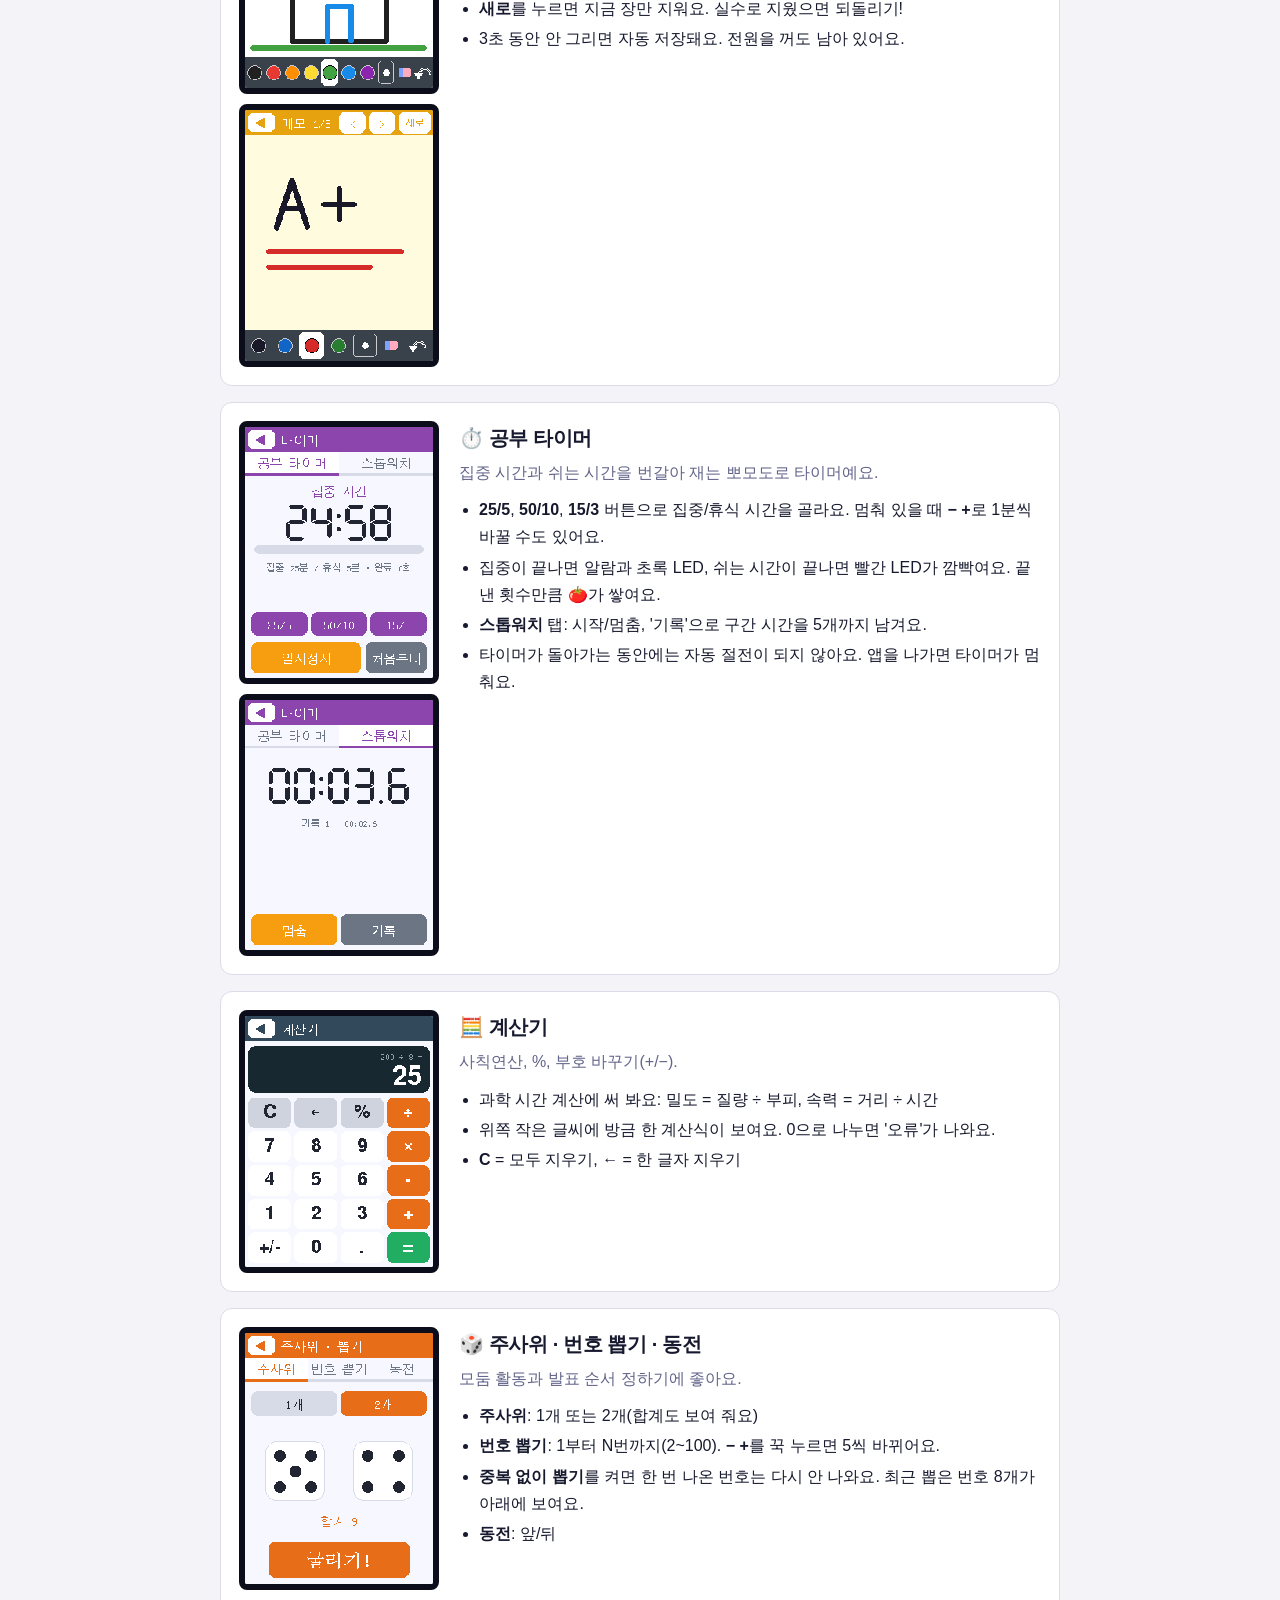
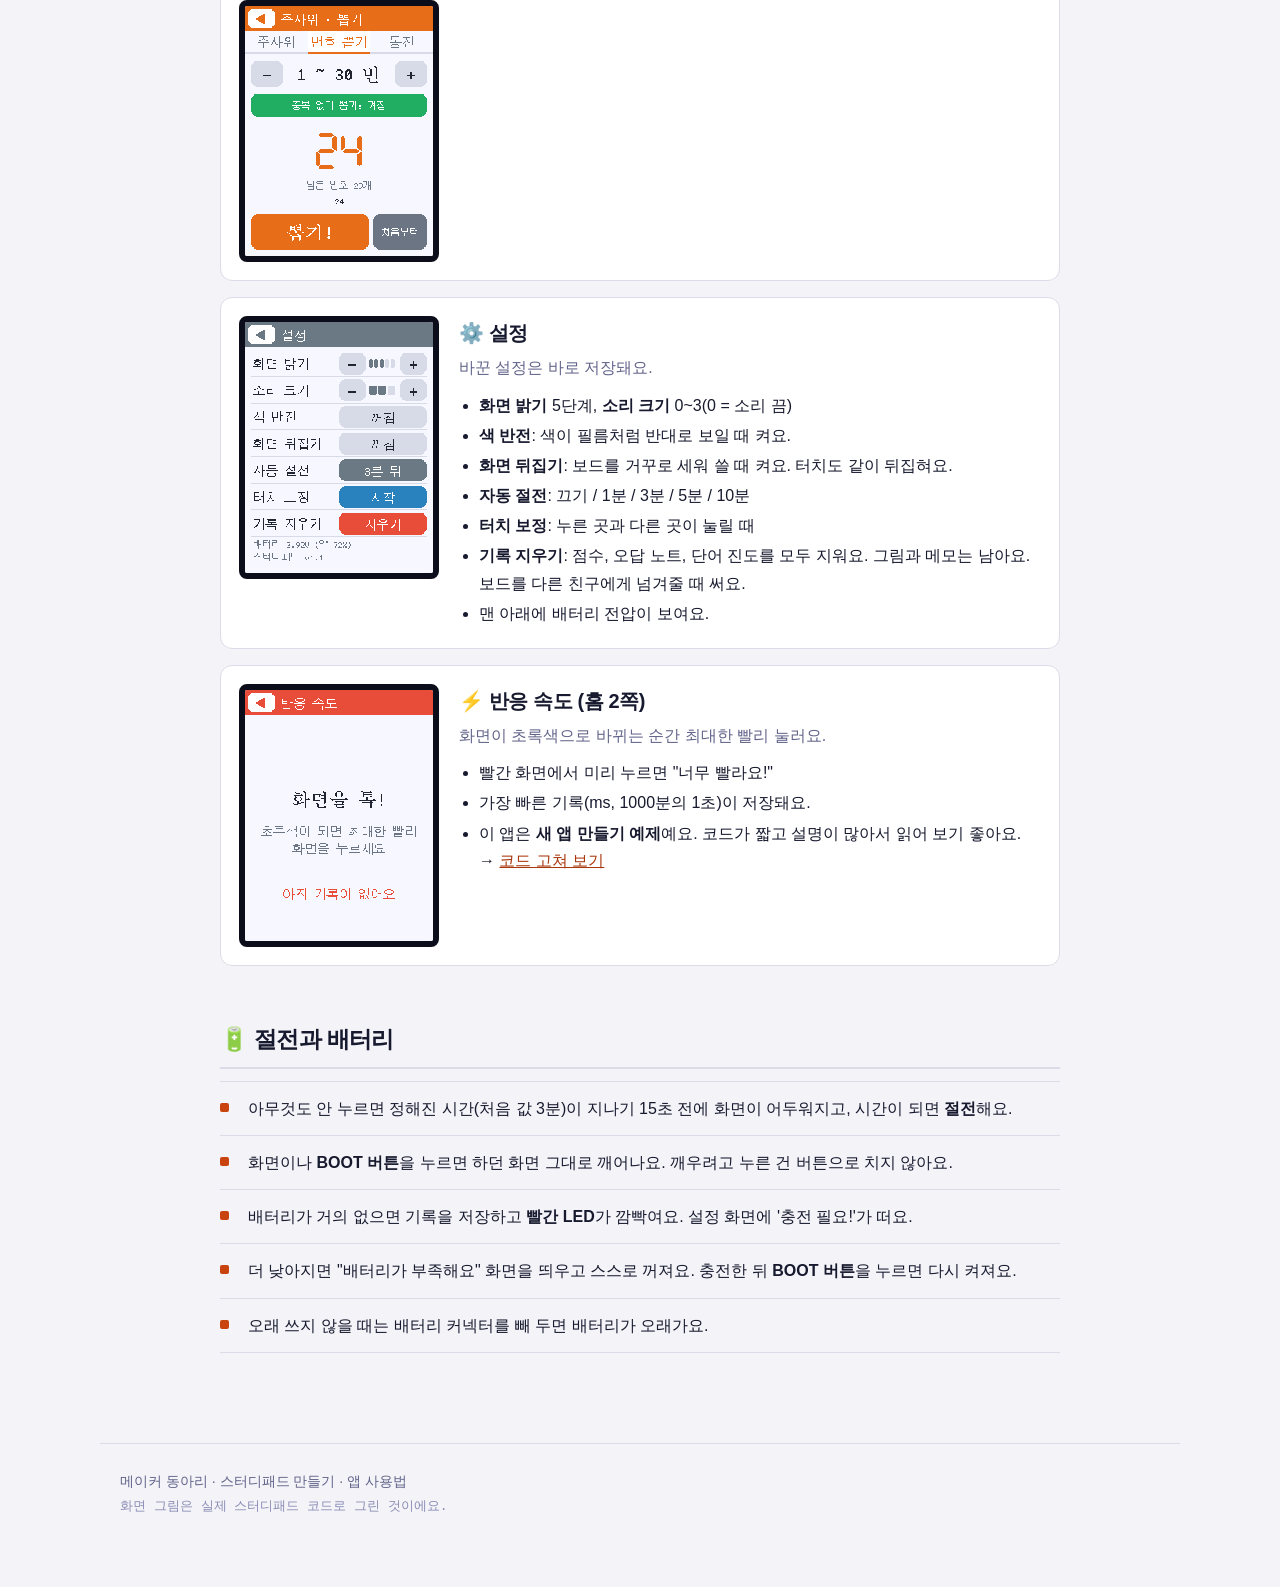
==== commit e1e17173: "설치·업로드 가이드 슬라이드(slides.html) 추가 - 34장: 표지·흐름·낱말, 1~12단계, 안 될 때 오류표 3장, 마무리 - 키보드/스와이프 넘기기, 단계 바로 가기 " ====
--- a/apps.html
+++ b/apps.html
@@ -11,6 +11,7 @@
 <nav><div class="in">
   <a href="index.html">🏠 홈</a>
   <a href="setup.html">🛠️ 설치·업로드 가이드</a>
+  <a href="slides.html">📺 슬라이드</a>
   <a class="on" href="apps.html">📱 앱 사용법</a>
   <a href="mods.html">✏️ 코드 고쳐 보기</a>
 </div></nav>
--- a/style.css
+++ b/style.css
@@ -90,6 +90,11 @@
 .gallery { display: grid; grid-template-columns: repeat(auto-fill, minmax(min(100%, 190px), 1fr)); gap: 16px; }
 .gallery figure { margin: 0; background: var(--white); border: 1px solid var(--line); border-radius: 10px; padding: 12px; }
 .gallery img { display: block; width: 100%; max-width: 240px; margin: 0 auto; image-rendering: pixelated; border-radius: 6px; border: 6px solid #0B0D1A; }
+.gallery.photo img { image-rendering: auto; border: 0; max-width: 100%; border-radius: 8px; background: #EEF1F6; }
+.gallery.photo { grid-template-columns: repeat(auto-fit, minmax(min(100%, 240px), 1fr)); }
+.after { background: var(--white); border: 1px solid var(--line); border-radius: 10px; padding: 18px 21px; margin-top: 16px; }
+.after p { margin: 0 0 9px; }
+.after p:last-child { margin: 0; }
 .gallery figcaption { margin-top: 8px; font-size: 14px; color: var(--muted); line-height: 1.5; }
 .gallery figcaption b { color: var(--ink); display: block; font-size: 15.5px; }
 
